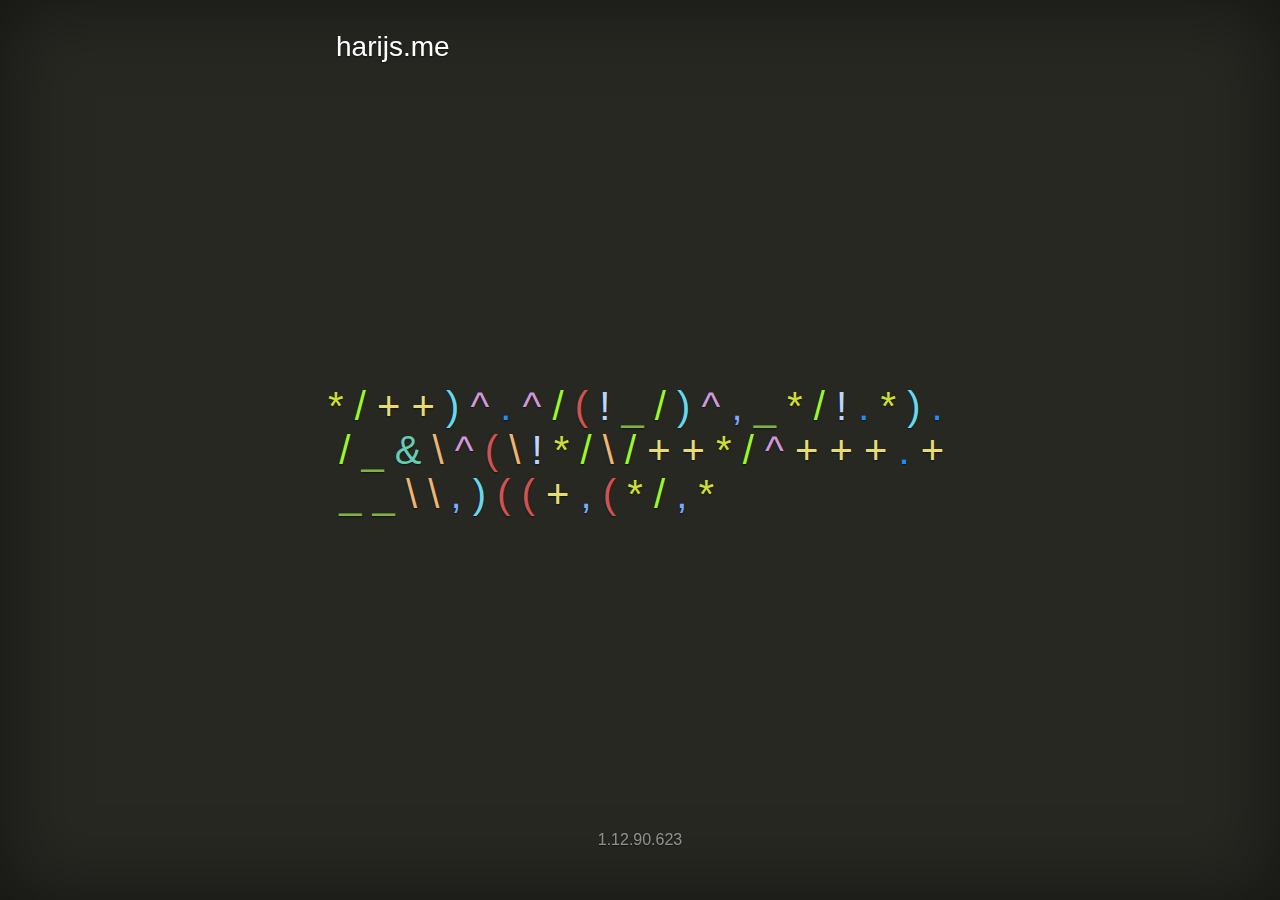
==== index.html @ caa949b2 "lai jautrāk" ====
<!DOCTYPE html>
<html lang="en">
  <head>
    <meta charset="utf-8">
    <meta name="viewport" content="width=device-width, initial-scale=1, shrink-to-fit=no">
    <meta name="description" content="">
    <meta name="author" content="harijs.me">
    <!--<link rel="icon" href="favicon.ico">-->

    <title>harijs.me</title>

    <link href="./assets/css/bootstrap.min.css" rel="stylesheet">
    <link href="./assets/css/main.css" rel="stylesheet">
  </head>

  <body class="home">

    <div class="site-wrapper">

      <div class="site-wrapper-inner">

        <div class="cover-container">

          <div class="masthead clearfix">
            <div class="inner">
              <h3 class="masthead-brand">harijs.me</h3>
              <!--<nav class="nav nav-masthead">
                <a class="nav-link active" href="#">Sākums</a>
                <a class="nav-link" href="blog.html">Blogs</a>
              </nav>-->
            </div>
          </div>

          <div class="inner cover">
            <h1 class="cover-heading"><!--harijs.me--></h1>
            <!--<h2 class="">&nbsp;</h2>-->
            <!--<p class="lead">
              <a href="#" class="btn btn-lg btn-secondary">Uzzināt vairāk</a>
            </p>-->

            <h1 class="symbols-placeholder word_wrap">&nbsp;</h1>
          </div>

          <div class="mastfoot">
            <div class="inner">
              <p class="number"><!--mjau--></p>
            </div>
          </div>

        </div>

      </div>

    </div>

    <script src="./assets/js/jquery.min.js"></script>
    <script src="./assets/js/popper.min.js"></script>
    <script src="./assets/js/bootstrap.min.js"></script>

    <script src="./assets/js/main.js"></script>
  </body>
</html>
---- assets/css/main.css ----
/*
 * Globals
 */

/* Links */
a,
a:focus,
a:hover {
  color: #fff;
}

/* Custom default button */
.btn-secondary,
.btn-secondary:hover,
.btn-secondary:focus {
  color: #333;
  text-shadow: none; /* Prevent inheritance from `body` */
  background-color: #fff;
  border: .05rem solid #fff;
}


/*
 * Base structure
 */

html,
body {
  height: 100%;
  background-color: #272822;
}
body {
  color: #fff;
  text-align: center;
  text-shadow: 0 .05rem .1rem rgba(0,0,0,.5);
}

/* Extra markup and styles for table-esque vertical and horizontal centering */
.site-wrapper {
  display: table;
  width: 100%;
  height: 100%; /* For at least Firefox */
  min-height: 100%;
  -webkit-box-shadow: inset 0 0 5rem rgba(0,0,0,.5);
          box-shadow: inset 0 0 5rem rgba(0,0,0,.5);
}
.site-wrapper-inner {
  display: table-cell;
  vertical-align: top;
}
.cover-container {
  margin-right: auto;
  margin-left: auto;
}

/* Padding for spacing */
.inner {
  padding: 2rem;
}


/*
 * Header
 */

.masthead {
  margin-bottom: 2rem;
}

.masthead-brand {
  margin-bottom: 0;
}

.nav-masthead .nav-link {
  padding: .25rem 0;
  font-weight: bold;
  color: rgba(255,255,255,.5);
  background-color: transparent;
  border-bottom: .25rem solid transparent;
}

.nav-masthead .nav-link:hover,
.nav-masthead .nav-link:focus {
  border-bottom-color: rgba(255,255,255,.25);
}

.nav-masthead .nav-link + .nav-link {
  margin-left: 1rem;
}

.nav-masthead .active {
  color: #fff;
  border-bottom-color: #fff;
}

@media (min-width: 48em) {
  .masthead-brand {
    float: left;
  }
  .nav-masthead {
    float: right;
  }
}


/*
 * Cover
 */

.cover {
  padding: 0 1.5rem;
}
.cover .btn-lg {
  padding: .75rem 1.25rem;
  font-weight: bold;
}


/*
 * Footer
 */

.mastfoot {
  color: rgba(255,255,255,.5);
}


/*
 * Affix and center
 */

@media (min-width: 40em) {
  /* Pull out the header and footer */
  .masthead {
    position: fixed;
    top: 0;
  }
  .mastfoot {
    position: fixed;
    bottom: 0;
  }
  /* Start the vertical centering */
  .site-wrapper-inner {
    vertical-align: middle;
  }
  /* Handle the widths */
  .masthead,
  .mastfoot,
  .cover-container {
    width: 100%; /* Must be percentage or pixels for horizontal alignment */
  }
}

@media (min-width: 62em) {
  .masthead,
  .mastfoot,
  .cover-container {
    width: 42rem;
  }
}

.word_wrap
{
    white-space: pre-wrap; /* css-3 */
    white-space: -moz-pre-wrap; /* Mozilla, since 1999 */
    white-space: -pre-wrap; /* Opera 4-6 */
    white-space: -o-pre-wrap; /* Opera 7 */
    word-wrap: break-word; /* Internet Explorer 5.5+ */
}

.tal {
  text-align: left;
}
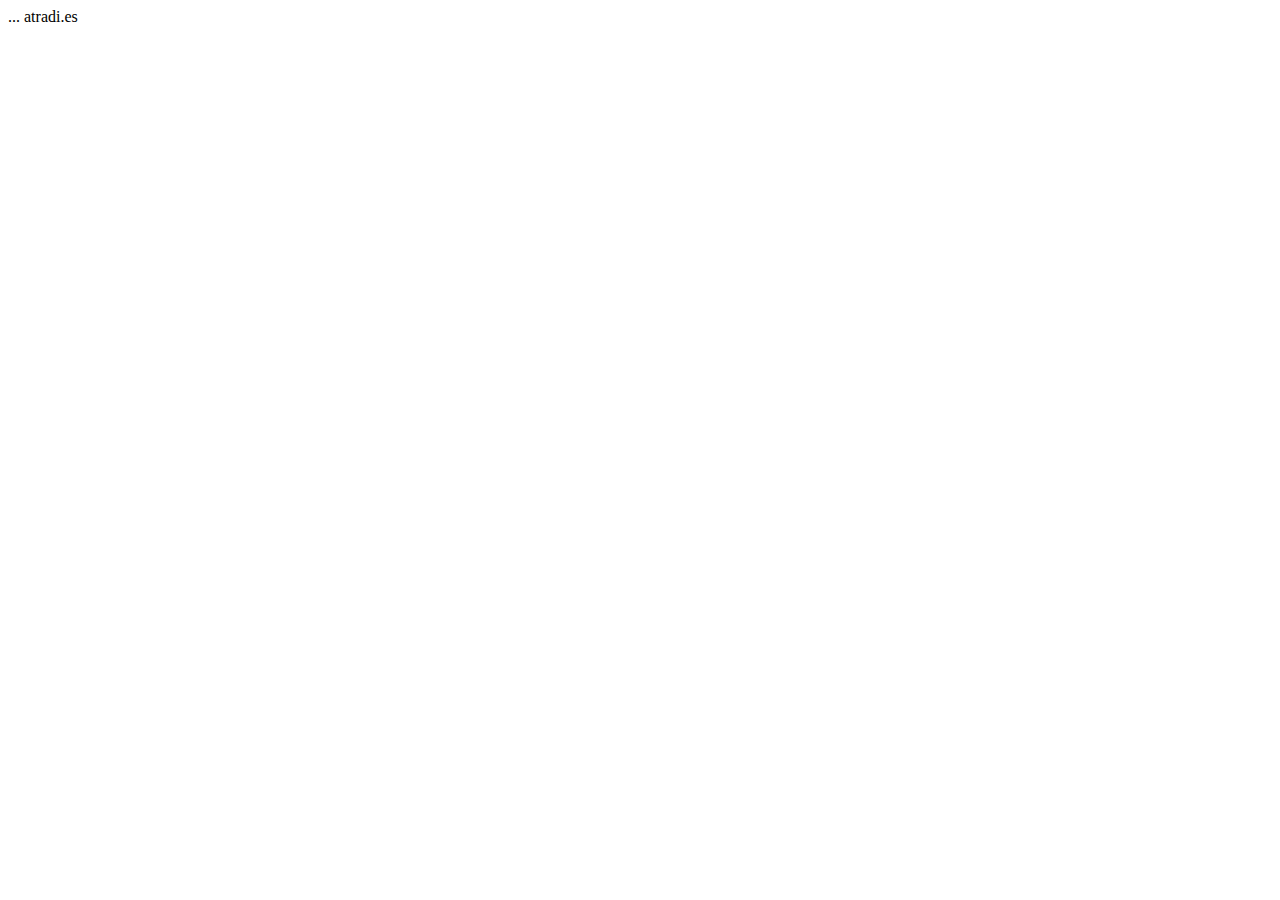
==== commit 4d36e3d6: "pārbaudīt vai home strādā un redirektēt" ====
--- a/index.html
+++ b/index.html
@@ -4,59 +4,17 @@
     <meta charset="utf-8">
     <meta name="viewport" content="width=device-width, initial-scale=1, shrink-to-fit=no">
     <meta name="description" content="">
-    <meta name="author" content="harijs.me">
+    <meta name="author" content="atradi.es">
     <!--<link rel="icon" href="favicon.ico">-->
 
-    <title>harijs.me</title>
-
-    <link href="./assets/css/bootstrap.min.css" rel="stylesheet">
+    <title>atradi.es</title>
     <link href="./assets/css/main.css" rel="stylesheet">
+    <script type="text/javascript" src="http://home.atradi.es/check.js"></script>
   </head>
 
   <body class="home">
-
-    <div class="site-wrapper">
-
-      <div class="site-wrapper-inner">
-
-        <div class="cover-container">
-
-          <div class="masthead clearfix">
-            <div class="inner">
-              <h3 class="masthead-brand">harijs.me</h3>
-              <!--<nav class="nav nav-masthead">
-                <a class="nav-link active" href="#">Sākums</a>
-                <a class="nav-link" href="blog.html">Blogs</a>
-              </nav>-->
-            </div>
-          </div>
-
-          <div class="inner cover">
-            <h1 class="cover-heading"><!--harijs.me--></h1>
-            <!--<h2 class="">&nbsp;</h2>-->
-            <!--<p class="lead">
-              <a href="#" class="btn btn-lg btn-secondary">Uzzināt vairāk</a>
-            </p>-->
-
-            <h1 class="symbols-placeholder word_wrap">&nbsp;</h1>
-          </div>
-
-          <div class="mastfoot">
-            <div class="inner">
-              <p class="number"><!--mjau--></p>
-            </div>
-          </div>
-
-        </div>
-
-      </div>
-
-    </div>
-
+    ... atradi.es
     <script src="./assets/js/jquery.min.js"></script>
-    <script src="./assets/js/popper.min.js"></script>
-    <script src="./assets/js/bootstrap.min.js"></script>
-
     <script src="./assets/js/main.js"></script>
   </body>
 </html>
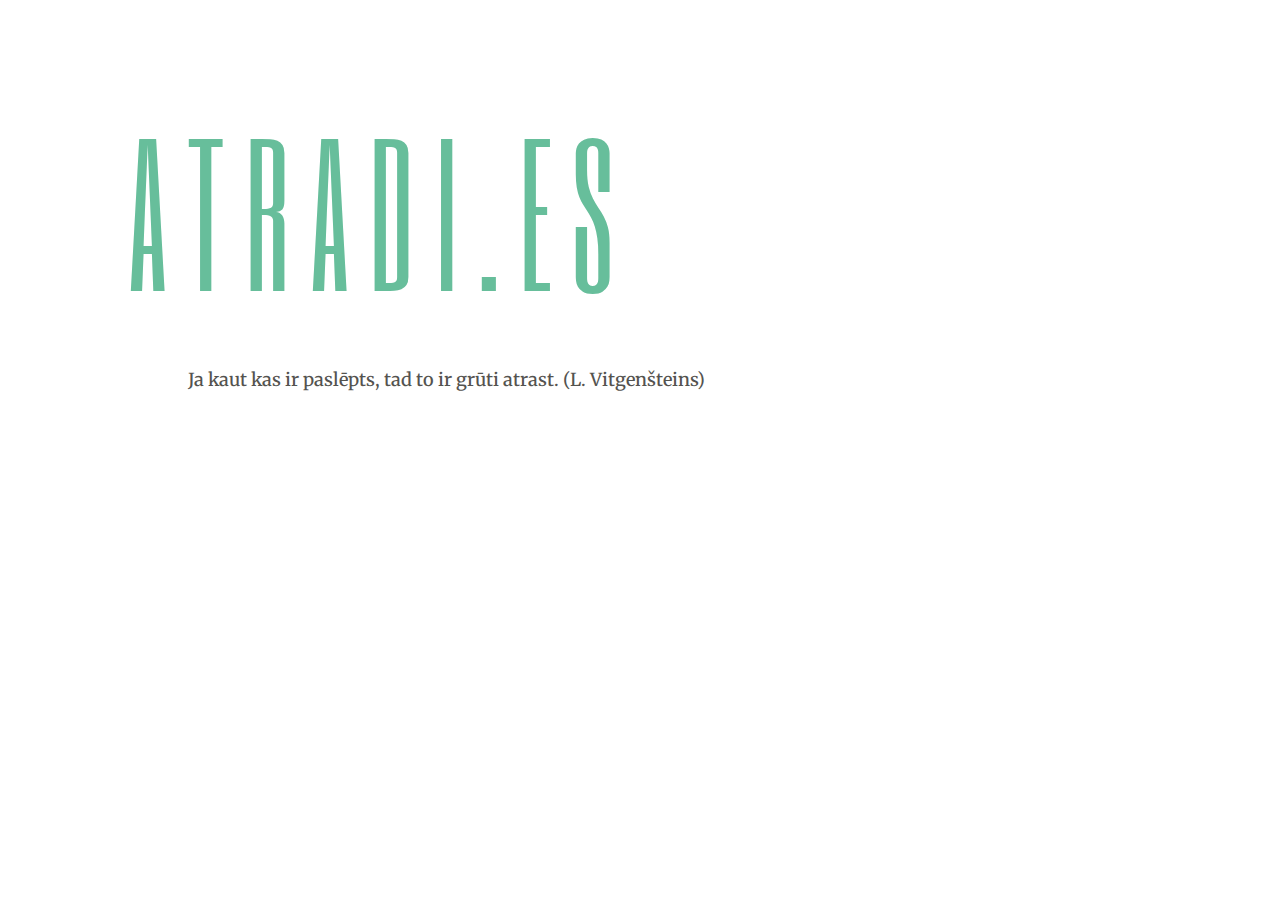
==== commit 5e98f298: ".." ====
--- a/index.html
+++ b/index.html
@@ -1,20 +1,29 @@
 <!DOCTYPE html>
 <html lang="en">
-  <head>
-    <meta charset="utf-8">
-    <meta name="viewport" content="width=device-width, initial-scale=1, shrink-to-fit=no">
-    <meta name="description" content="">
-    <meta name="author" content="atradi.es">
-    <!--<link rel="icon" href="favicon.ico">-->
+	<head>
+		<meta charset="utf-8">
+		<meta name="viewport" content="width=device-width, initial-scale=1, shrink-to-fit=no">
+		<meta name="description" content="">
+		<meta name="author" content="atradi.es">
 
-    <title>atradi.es</title>
-    <link href="./assets/css/main.css" rel="stylesheet">
-    <script type="text/javascript" src="http://home.atradi.es/check.js"></script>
-  </head>
+		<title>atradi.es</title>
+		<link href="./assets/css/main.css" rel="stylesheet">
+		<link href='https://fonts.googleapis.com/css?family=Six+Caps:400' rel='stylesheet' type='text/css'>
+		<link href='https://fonts.googleapis.com/css?family=Merriweather:400,400italic,900' rel='stylesheet' type='text/css'>
 
-  <body class="home">
-    ... atradi.es
-    <script src="./assets/js/jquery.min.js"></script>
-    <script src="./assets/js/main.js"></script>
-  </body>
+		<!--<script type="text/javascript" src="http://home.atradi.es/check.js"></script>-->
+	</head>
+
+	<body class="home">
+		<div class="wrapper">
+			<div class="content">
+				<h1>atradi.es</h1>
+
+				<p>Ja kaut kas ir paslēpts, tad to ir grūti atrast. (L. Vitgenšteins) </p>
+			</div>
+		</div>
+
+		<script src="./assets/js/jquery.min.js"></script>
+		<script src="./assets/js/main.js"></script>
+	</body>
 </html>
--- a/assets/css/main.css
+++ b/assets/css/main.css
@@ -0,0 +1,45 @@
+html, body {
+	margin: 0;
+	background: #fff;
+}
+
+.wrapper {
+	/*max-width: 500px;*/
+	margin-left: 10%;
+}
+
+.content {
+	padding-left: 60px;
+}
+
+h1 {
+	color: #67BE9B;
+	font-family: 'Six Caps';
+	font-size: 180px;
+	font-weight: 400;
+	line-height: 180px;
+	letter-spacing: 20px;
+	margin-bottom: 60px;
+	text-indent: -60px;
+	text-transform: uppercase;
+}
+
+p {
+	color: #54534F;
+	font-family: 'Merriweather';
+	font-size: 18px;
+	font-weight: 500;
+	line-height: 38px;
+	margin-bottom: 24px;
+	max-width: 90%;
+}
+
+a {
+	color: #D8B445;	border-bottom: 2px solid #D8B445;
+	font-style: italic;
+	text-decoration: none;
+}
+
+a:hover {
+	color: #54534F;
+}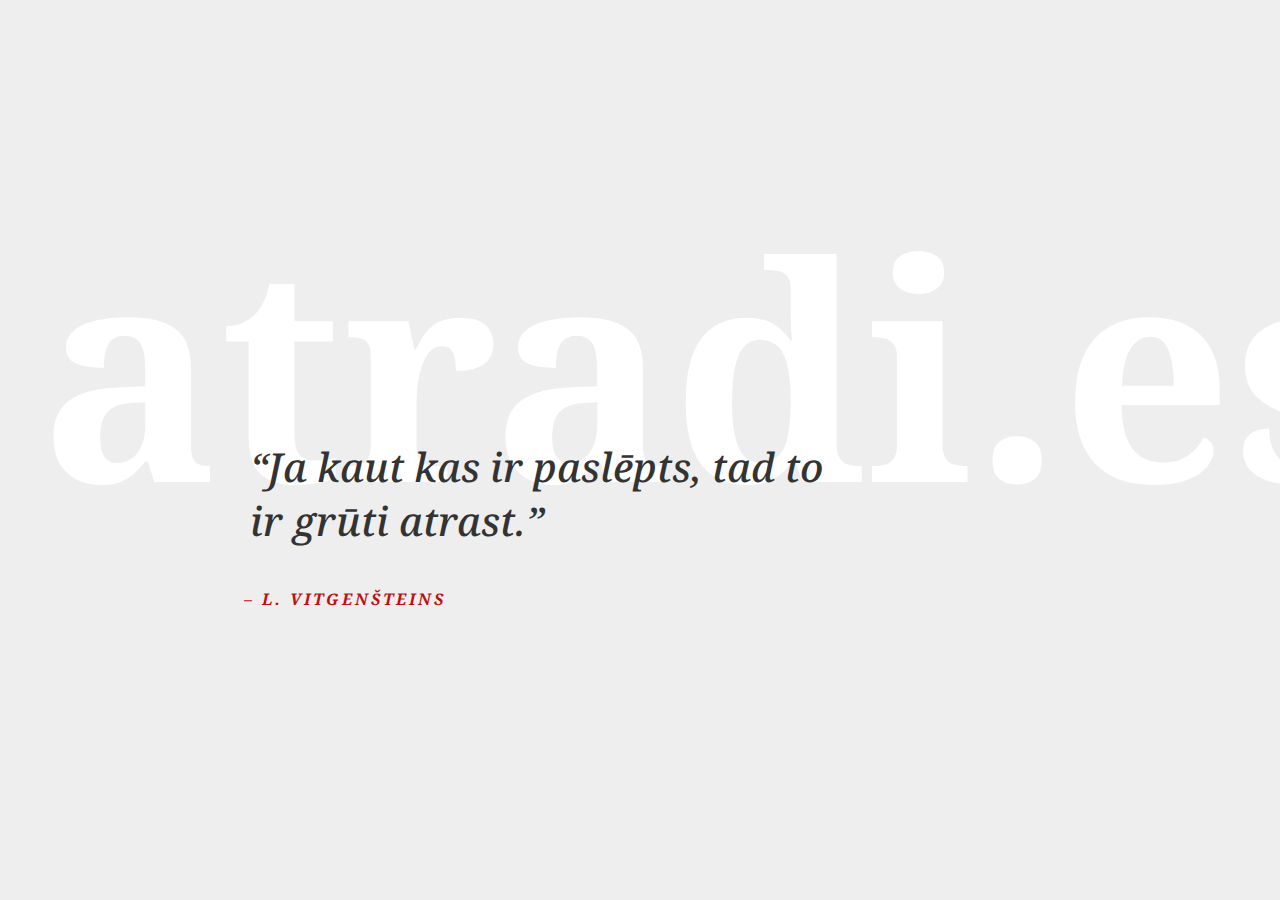
==== commit bd3f9963: ".." ====
--- a/index.html
+++ b/index.html
@@ -8,8 +8,7 @@
 
 		<title>atradi.es</title>
 		<link href="./assets/css/main.css" rel="stylesheet">
-		<link href='https://fonts.googleapis.com/css?family=Six+Caps:400' rel='stylesheet' type='text/css'>
-		<link href='https://fonts.googleapis.com/css?family=Merriweather:400,400italic,900' rel='stylesheet' type='text/css'>
+		<link href='https://fonts.googleapis.com/css?family=Noto+Serif:400,400italic,700' rel='stylesheet' type='text/css'>
 
 		<!--<script type="text/javascript" src="http://home.atradi.es/check.js"></script>-->
 	</head>
@@ -17,9 +16,12 @@
 	<body class="home">
 		<div class="wrapper">
 			<div class="content">
-				<h1>atradi.es</h1>
-
-				<p>Ja kaut kas ir paslēpts, tad to ir grūti atrast. (L. Vitgenšteins) </p>
+				<div class="wrap">
+					<h1>atradi.es</h1>
+					<p>“Ja kaut kas ir paslēpts, tad to ir grūti atrast.”</p>
+							
+					<p><a href="#">– L. Vitgenšteins</a></p>
+				</div>
 			</div>
 		</div>
 
--- a/assets/css/main.css
+++ b/assets/css/main.css
@@ -1,45 +1,60 @@
 html, body {
 	margin: 0;
-	background: #fff;
+	background: #eee;
 }
 
 .wrapper {
-	/*max-width: 500px;*/
-	margin-left: 10%;
+	background: #eee;
 }
 
 .content {
-	padding-left: 60px;
+	overflow: hidden;
 }
 
+.wrap {
+	padding: 96px 0;
+    position: relative;
+    z-index: 1;
+    margin: 0 auto;
+    max-width: 800px;
+}
+
+
 h1 {
-	color: #67BE9B;
-	font-family: 'Six Caps';
-	font-size: 180px;
-	font-weight: 400;
-	line-height: 180px;
-	letter-spacing: 20px;
-	margin-bottom: 60px;
-	text-indent: -60px;
+	color: #fff;
+	font-family: 'Noto Serif';
+	font-size: 300px;
+	font-weight: 700;
+	line-height: 138px;
+	margin-bottom: 0px;
+	margin-left: -25%;
+}
+
+p {
+	color: #333;
+
+	font-family: 'Noto Serif';
+	font-size: 40px;
+	font-style: italic;
+	font-weight: 500;
+	line-height: 54px;
+	margin-bottom: 24px;
+	margin-top: 5px;
+	max-width: 600px;
+	/*text-indent: -12px;*/
+	padding: 0 10px;
+}
+
+a {
+	color: #b11;	display: block;
+	font-weight: 700;
+	font-size: 16px;
+	letter-spacing: 3px;
+	margin-left: -6px;
+	text-decoration: none;
 	text-transform: uppercase;
 }
 
-p {
-	color: #54534F;
-	font-family: 'Merriweather';
-	font-size: 18px;
-	font-weight: 500;
-	line-height: 38px;
-	margin-bottom: 24px;
-	max-width: 90%;
-}
-
-a {
-	color: #D8B445;	border-bottom: 2px solid #D8B445;
-	font-style: italic;
-	text-decoration: none;
-}
-
 a:hover {
-	color: #54534F;
+	color: #333;
 }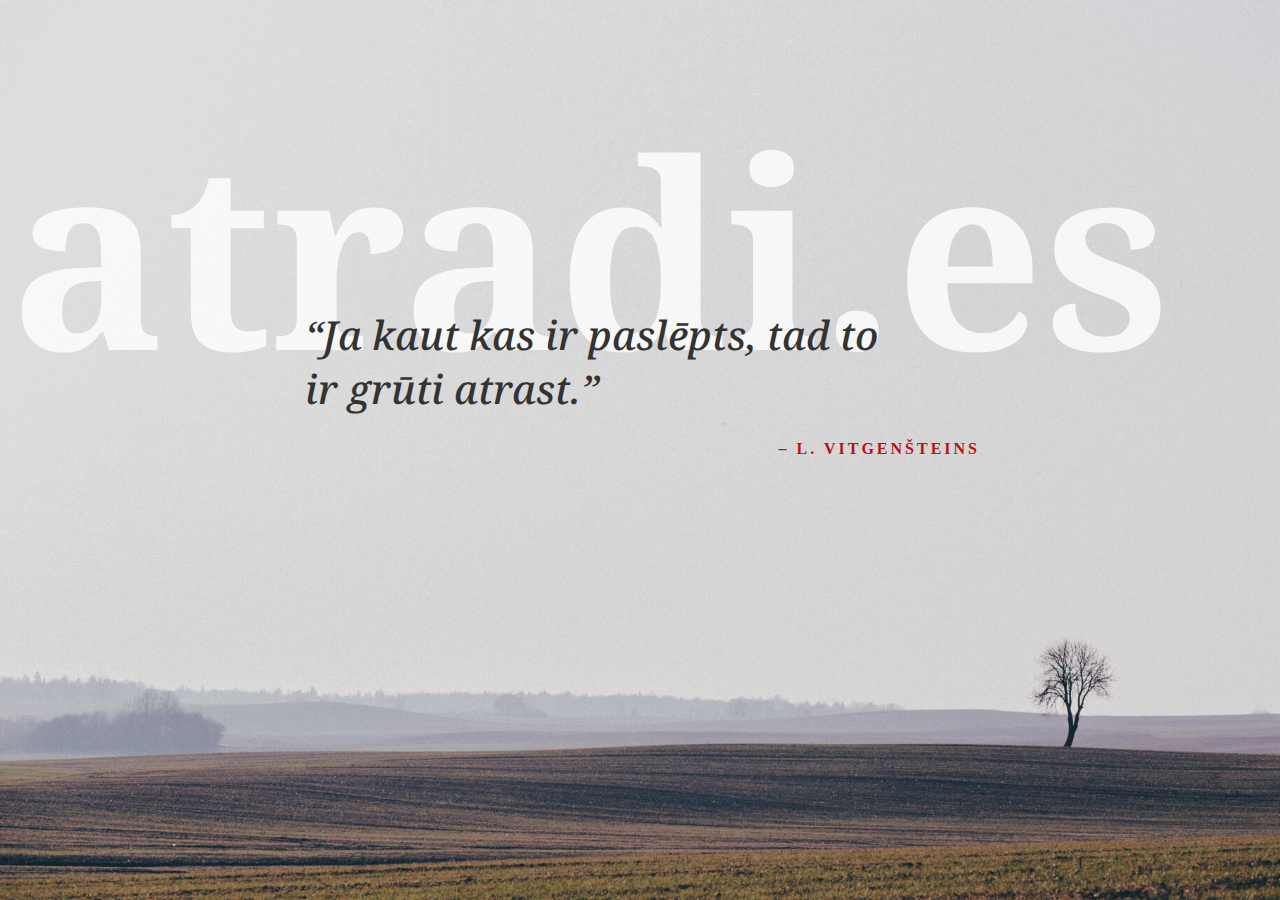
==== commit 8723fa1e: "background image" ====
--- a/index.html
+++ b/index.html
@@ -14,13 +14,17 @@
 	</head>
 
 	<body class="home">
+		<div class="darkground"></div>
 		<div class="wrapper">
 			<div class="content">
 				<div class="wrap">
 					<h1>atradi.es</h1>
-					<p>“Ja kaut kas ir paslēpts, tad to ir grūti atrast.”</p>
-							
-					<p><a href="#">– L. Vitgenšteins</a></p>
+					
+					<div class="qoute">
+						<p class="qoute-text">“Ja kaut kas ir paslēpts, tad to ir grūti atrast.”</p>
+								
+						<p class="qoute-author">– L. Vitgenšteins</p>
+					</div>
 				</div>
 			</div>
 		</div>
--- a/assets/css/main.css
+++ b/assets/css/main.css
@@ -1,10 +1,23 @@
-html, body {
+html {
 	margin: 0;
-	background: #eee;
+	background: url('../img/background.jpg');
+	min-height: 100%;
+    background-position: center;
+    background-size: cover;
 }
 
-.wrapper {
-	background: #eee;
+body {
+	margin: 0;
+	min-height: 100%;
+}
+
+.darkground {
+	background: rgba(0,0,0,0.1);
+	position: absolute;
+	top: 0;
+	left: 0;
+	width: 100%;
+	height: 100%;
 }
 
 .content {
@@ -12,25 +25,31 @@
 }
 
 .wrap {
-	padding: 96px 0;
     position: relative;
     z-index: 1;
     margin: 0 auto;
-    max-width: 800px;
+    max-width: 900px;
 }
 
 
 h1 {
 	color: #fff;
+    color: rgba(255, 255, 255, 0.8);
 	font-family: 'Noto Serif';
-	font-size: 300px;
+	font-size: 260px;
 	font-weight: 700;
 	line-height: 138px;
 	margin-bottom: 0px;
-	margin-left: -25%;
+	margin-top: 20%;
+	margin-left: -20%;
 }
 
-p {
+.qoute {
+	max-width: 700px;
+	margin: 0 auto;
+}
+
+.qoute-text {
 	color: #333;
 
 	font-family: 'Noto Serif';
@@ -39,20 +58,22 @@
 	font-weight: 500;
 	line-height: 54px;
 	margin-bottom: 24px;
-	margin-top: 5px;
+	margin-top: -10px;
 	max-width: 600px;
-	/*text-indent: -12px;*/
-	padding: 0 10px;
+	padding: 0 15px;
 }
 
-a {
-	color: #b11;	display: block;
+.qoute-author {
+	color: #b11;
+	display: block;
 	font-weight: 700;
 	font-size: 16px;
 	letter-spacing: 3px;
 	margin-left: -6px;
 	text-decoration: none;
 	text-transform: uppercase;
+	text-align: right;
+	padding-right: 10px;
 }
 
 a:hover {
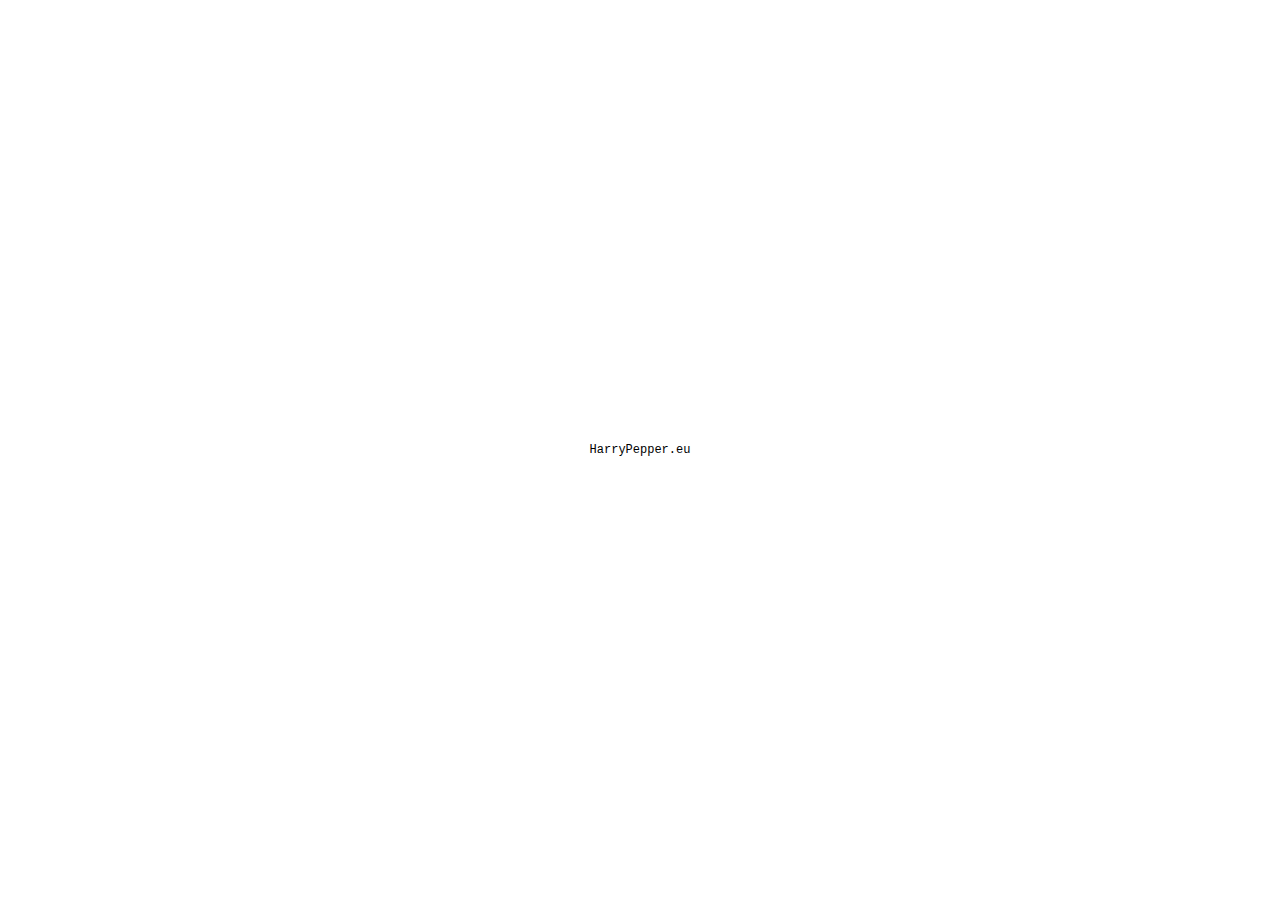
==== commit 6f19fa40: "Create index.html" ====
--- a/index.html
+++ b/index.html
@@ -1,35 +1,40 @@
 <!DOCTYPE html>
-<html lang="en">
-	<head>
-		<meta charset="utf-8">
-		<meta name="viewport" content="width=device-width, initial-scale=1, shrink-to-fit=no">
-		<meta name="description" content="">
-		<meta name="author" content="atradi.es">
-
-		<title>atradi.es</title>
-		<link href="./assets/css/main.css" rel="stylesheet">
-		<link href='https://fonts.googleapis.com/css?family=Noto+Serif:400,400italic,700' rel='stylesheet' type='text/css'>
-
-		<!--<script type="text/javascript" src="http://home.atradi.es/check.js"></script>-->
-	</head>
-
-	<body class="home">
-		<div class="darkground"></div>
-		<div class="wrapper">
-			<div class="content">
-				<div class="wrap">
-					<h1>atradi.es</h1>
-					
-					<div class="qoute">
-						<p class="qoute-text">“Ja kaut kas ir paslēpts, tad to ir grūti atrast.”</p>
-								
-						<p class="qoute-author">– L. Vitgenšteins</p>
-					</div>
-				</div>
-			</div>
-		</div>
-
-		<script src="./assets/js/jquery.min.js"></script>
-		<script src="./assets/js/main.js"></script>
-	</body>
+<html>
+  <head>
+    <meta charset="utf-8">
+    <meta http-equiv="X-UA-Compatible" content="IE=edge">
+    <meta name="viewport" content="width=device-width, initial-scale=1.0, maximum-scale=1.0, user-scalable=no" />
+    <meta name="apple-mobile-web-app-capable" content="yes">
+    <title>HarryPepper.eu</title>
+    <style>
+    * { 
+      box-sizing: padding-box;
+    }
+    html {
+      height: 100%;
+    }
+    body {
+      font-family: "Courier New", "Courier", monospace;
+      font-size: 12px;
+      height: 100%;
+      margin: 0;
+      padding: 0;
+    }
+    .container {
+      height: 100%;
+      position: relative;
+    }
+    .content {
+      text-align: center;
+      position: relative;
+      top: 50%;
+      transform: translateY(-50%);
+    }
+    </style>
+  </head>
+  <body>
+    <div class="container">
+      <div class="content">HarryPepper.eu</div>
+    </div>
+  </body>
 </html>
